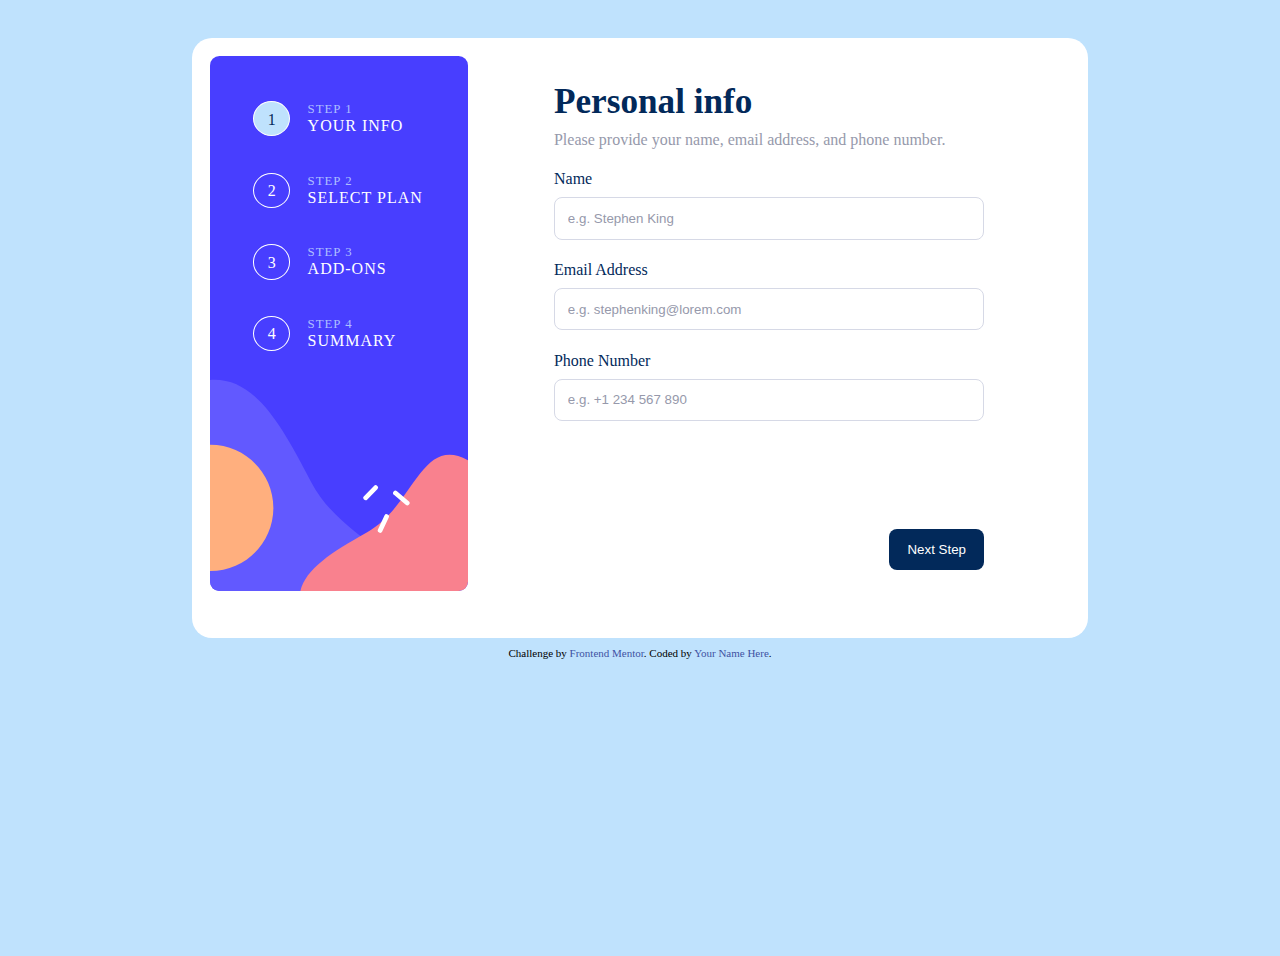
==== index.html @ d5dcb374 "first" ====
<!DOCTYPE html>
<html lang="en">
<head>
  <meta charset="UTF-8">
  <meta name="viewport" content="width=device-width, initial-scale=1.0"> <!-- displays site properly based on user's device -->

  <link rel="icon" type="image/png" sizes="32x32" href="./assets/images/favicon-32x32.png">
  <link rel="stylesheet" href="css/style1.css">
  <title>Frontend Mentor | Multi-step form</title>

  <!-- Feel free to remove these styles or customise in your own stylesheet 👍 -->
  <style>
    .attribution { font-size: 11px; text-align: center; }
    .attribution a { color: hsl(228, 45%, 44%); }
  </style>
</head>
<body>

  <div class="container flex">

    <!-- Sidebar start -->

    <aside>

      <div class="flex nav-items">
        <a href="index.html" class="number active">1</a>
        <a href="index.html" class="step"><span>Step 1</span> <br>
          Your info</a>
      </div>
      <div class="flex nav-items"> 
        <a href="index2.html" class="number">2</a>
        <a href="index2.html" class="step"><span>Step 2</span> <br>
          Select plan</a>
      </div>
      <div class="flex nav-items">
        <a href="index3.html" class="number">3</a>
        <a href="index3.html" class="step"><span>Step 3</span> <br>
          Add-ons</a>
      </div>
      <div class="flex nav-items">
        <a href="index4.html" class="number">4</a>
        <a href="index4.html" class="step"><span>Step 4</span> <br>
          Summary</a>
      </div>
  
   </aside>
  
    <!-- Sidebar end -->
  
    <!-- Step 1 start -->
  
    <main>
      <h1>Personal info</h1>
      <p class="info">Please provide your name, email address, and phone number.</p>
    
      <form action="">
        <div  class="label">
          <label for="name">Name</label> <br>
          <input class="input" type="text" placeholder="e.g. Stephen King">  <br>
        </div>
        
        <div  class="label">
          <label for="email">Email Address</label> <br>
          <input class="input" type="text" placeholder="e.g. stephenking@lorem.com"> <br>  
        </div>

        <div  class="label">
          <label for="phone">Phone Number</label> <br>
          <input class="input" type="text" placeholder="e.g. +1 234 567 890"> <br>  
        </div>

        <a href="index2.html"><input class="button" type="button" value="Next Step"></a>
      </form>
    </main>
  
    <!-- Step 1 end -->
  
  
  </div>
  <div class="attribution">
    Challenge by <a href="https://www.frontendmentor.io?ref=challenge" target="_blank">Frontend Mentor</a>. 
    Coded by <a href="#">Your Name Here</a>.
  </div>
  

 </body>
</html>
---- css/style1.css ----
*{
    box-sizing: border-box;
    margin: 0;
    padding: 0;
}
body{
    padding: 3% 15%;
    background-color: hsl(206, 94%, 87%);
}

.container{
    padding: 2%;
    height: 600px;
    margin-bottom: 1%;
    background-color: white;
    border-radius: 20px;
}

.flex{
    display: flex;
}
.flexx{
    display: flex;
    flex-direction: column;
    justify-content: space-between;
}

aside{
    width: 30%;
    height: 100vh;
    padding: 5% ;
    color: white;
    text-transform: uppercase;
    background-repeat: no-repeat;
    background-size: contain;
    background-image: url("../assets/images/bg-sidebar-desktop.svg");
}

main{
    width: 70%;
    padding: 3% 10%;
}
.main-5{
    color: hsl(231, 11%, 63%);
    text-align: center;
    margin: auto;
}

form{
    margin: 5% 0;
}

.label{
    margin-top: 5%;
}

.input{
    width: 100%;
    margin-top: 2%;
    padding: 3%;
    outline: none;
    border-radius: 8px;
    border: 1px solid hsl(229, 24%, 87%);
}

input::placeholder, main .info{
    color: hsl(231, 11%, 63%);
}

.button{
    background-color: hsl(213, 96%, 18%);
    width: 22%;
    padding: 3%;
    margin-top: 25%;
    margin-left: 78%;
    color: white;
    border: none;
    border-radius: 8px;

}

.nav-items{
    margin-bottom: 20%;
    width: 100%;
}
.number{
    border: 1px solid white;
    color: white;
    padding: 5% 8% 4%;
    border-radius: 50%;
    margin-right: 10%;
    margin-top: 1%;
}
.active{
    background-color: hsl(206, 94%, 87%);
    color: hsl(213, 96%, 18%);
}

a{
    cursor: pointer;
    text-decoration: none;
}
a span{
    color: hsl(228, 100%, 84%);
    font-size: .8em;
}
.step{
    color: white;
    letter-spacing: 1px;
    font-size: 1em !important;
}
h1, .label label{
    color: hsl(213, 96%, 18%);
}
h1{
    margin-bottom: 2%;
    font-size: 2.2em;
}

.buttons{
    width: 85%;
    margin-top: 10%;
    justify-content: space-between;
}
.btn{
    padding: 25% 35%;
    margin-top: 20%;
    border-radius: 8px;

}
.btn1{
    background-color: white;
    color: grey;
    border: none;
    min-width: max-content;
}
.btn2{
    background-color: hsl(213, 96%, 18%);
    color: white;
    min-width: max-content;
    border: none;
}
.btn_light{
    background-color: hsl(243, 100%, 62%);
}

.h3{
    color: hsl(213, 96%, 18%);
    font-size: 1.1em;
    font-weight: 800;
}
/* input [type] */

.div-checkbox{
    padding: 5%;
    margin-top: 4%;
    width: 100%;
    /* justify-content: space-between; */
    border-radius: 8px;
    border: 1px solid hsl(229, 24%, 87%);
}

.grey-area {
    width: 95%;
    padding: 5%;
    margin: 10% 0 5%;
    border-radius: 10px;
    min-height: max-content;
    background-color: hsl(217, 100%, 97%);
}
.flex-grey{
    border-top: 2px solid hsl(229deg 24% 87% / 46%);
    padding-top: 5%;
    color: hsl(231, 11%, 63%);
}
.grey-area .flex{
    justify-content: space-between;

}
.grey{
    padding-bottom: 5%;
    font-weight: 700;
    color: hsl(213, 96%, 18%);
}
.grey a{
    color: hsl(231, 11%, 63%);
    text-decoration: underline;
    font-weight: 500;
}


.flex-grey1{
    margin-bottom: 2%;
}

.total{
    width: 95%;
    display: flex;
    justify-content: space-between;
    padding: 0 5%;
    margin-bottom: 25%;
}
.total1{
    color: hsl(231, 11%, 63%);
}
.total2{
    color: hsl(243, 100%, 62%);
    font-size: 1.5em;
    font-weight: 800;
}

/* .a{
    color: hsl(213, 96%, 18%);
    color:  hsl(243, 100%, 62%);
    color: hsl(228, 100%, 84%);
    color: hsl(206, 94%, 87%);
   color: hsl(354, 84%, 57%);
} */

.containerr{
    width: 90%;
}
.box{
    width: 25%;
    height: fit-content;
    margin: 2%;
    border: 1px solid black;
    padding: 2%;
}
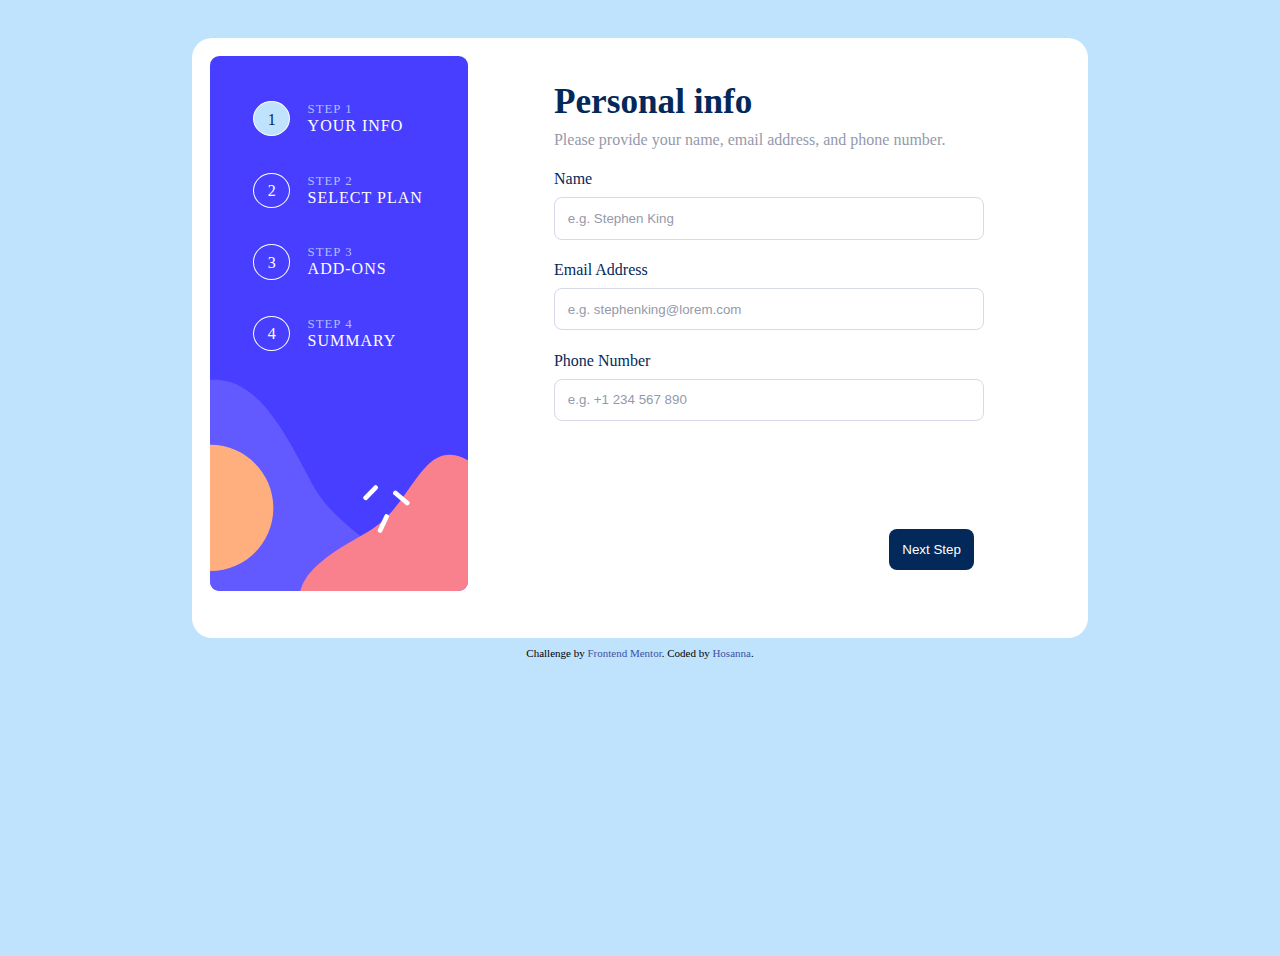
==== commit bacb749e: "responsiveness" ====
--- a/index.html
+++ b/index.html
@@ -6,6 +6,9 @@
 
   <link rel="icon" type="image/png" sizes="32x32" href="./assets/images/favicon-32x32.png">
   <link rel="stylesheet" href="css/style1.css">
+  <link rel="stylesheet" href="css/responsiveness.css">
+
+ 
   <title>Frontend Mentor | Multi-step form</title>
 
   <!-- Feel free to remove these styles or customise in your own stylesheet 👍 -->
@@ -15,6 +18,23 @@
   </style>
 </head>
 <body>
+
+  <div class="aside-mobile">
+    <div class="nav">
+      <div class="nav-items">
+        <a href="index.html" class="number active">1</a>
+      </div>
+      <div class="nav-items"> 
+        <a href="index2.html" class="number">2</a>
+      </div>
+      <div class="nav-items">
+        <a href="index3.html" class="number">3</a>
+      </div>
+      <div class="nav-items">
+        <a href="index4.html" class="number">4</a>
+      </div>
+    </div>
+  </div>
 
   <div class="container flex">
 
@@ -79,9 +99,11 @@
   </div>
   <div class="attribution">
     Challenge by <a href="https://www.frontendmentor.io?ref=challenge" target="_blank">Frontend Mentor</a>. 
-    Coded by <a href="#">Your Name Here</a>.
+    Coded by <a href="https://github.com/Hossanna">Hosanna</a>.
   </div>
   
 
+ 
+
  </body>
 </html>
--- a/css/style1.css
+++ b/css/style1.css
@@ -7,6 +7,36 @@
     padding: 3% 15%;
     background-color: hsl(206, 94%, 87%);
 }
+
+toggleButton{ 
+    background-color: hsl(213, 96%, 18%);
+    width: 40px; 
+    min-width: 40px; 
+    display: block; 
+    padding: 3px; 
+    padding-left: 5px;
+    border-radius: 60px; 
+    transition: 0.5s; 
+    cursor: pointer;
+} 
+
+.toggle{
+    width: 95%;
+    padding: 3% 10vw;
+    align-items: center;
+    border-radius: 10px;
+    background-color: rgb(245, 244, 244);
+}
+
+toggleSwitchCircle { 
+     display: block; 
+     width: 15px; 
+     height: 15px; 
+     background-color: white;
+     border-radius: 50%; 
+     transition: 0.5s; 
+   }
+
 
 .container{
     padding: 2%;
@@ -24,6 +54,10 @@
     flex-direction: column;
     justify-content: space-between;
 }
+.flexxx{
+    display: flex;
+    flex-direction: column;
+}
 
 aside{
     width: 30%;
@@ -34,6 +68,10 @@
     background-repeat: no-repeat;
     background-size: contain;
     background-image: url("../assets/images/bg-sidebar-desktop.svg");
+}
+
+.aside-mobile{
+    display: none;
 }
 
 main{
@@ -69,14 +107,14 @@
 
 .button{
     background-color: hsl(213, 96%, 18%);
-    width: 22%;
+    width: fit-content;
     padding: 3%;
     margin-top: 25%;
     margin-left: 78%;
     color: white;
     border: none;
     border-radius: 8px;
-
+    cursor: pointer;
 }
 
 .nav-items{
@@ -130,7 +168,7 @@
 }
 .btn1{
     background-color: white;
-    color: grey;
+    color: hsl(231, 11%, 63%);
     border: none;
     min-width: max-content;
 }
@@ -152,12 +190,31 @@
 /* input [type] */
 
 .div-checkbox{
-    padding: 5%;
+    padding: 4% 5%;
     margin-top: 4%;
     width: 100%;
-    /* justify-content: space-between; */
-    border-radius: 8px;
+    justify-content: space-between;
+    align-items: center;
+    border-radius: 10px;
     border: 1px solid hsl(229, 24%, 87%);
+}
+
+.checkbox-money{
+    color: hsl(243.11deg 100% 62.16%);
+}
+
+.checkbox-span{
+    color: hsl(231, 11%, 63%);
+
+}
+.check-div{
+    width: 80%;
+}
+
+input.checked{
+    margin-right: 5%;
+    width: 6%;
+    border-radius: 5px;
 }
 
 .grey-area {
@@ -200,7 +257,7 @@
     padding: 0 5%;
     margin-bottom: 25%;
 }
-.total1{
+.total1, .money{
     color: hsl(231, 11%, 63%);
 }
 .total2{
@@ -218,12 +275,39 @@
 } */
 
 .containerr{
-    width: 90%;
+    width: 100%;
 }
 .box{
-    width: 25%;
-    height: fit-content;
-    margin: 2%;
-    border: 1px solid black;
-    padding: 2%;
+    width: 30%;
+    height: 25vh;
+    margin: 10% 5% 10% 0;
+    border: 1px solid hsl(231, 11%, 63%);
+    border-radius: 10px;
+    padding: 4%;
+}
+
+.box:hover{
+    border: 2px solid hsl(213, 96%, 18%);
+    background-color: rgb(245, 244, 244);
+}
+
+.box img{
+    width: 40%;
+}
+.month{
+    margin-right: 5%;
+    color: hsl(213, 96%, 18%);
+}
+.year{
+    margin-left: 5%;
+    color: hsl(231, 11%, 63%);
+}
+.heading{
+    color: hsl(213, 96%, 18%);
+    font-weight: 600;
+}
+
+.box span{
+    color: hsl(213, 96%, 18%);
+    font-size: .9em;
 }--- a/css/responsiveness.css
+++ b/css/responsiveness.css
@@ -0,0 +1,99 @@
+@media screen and (max-width:800px) {
+    *{
+        box-sizing: border-box;
+        margin: 0;
+        padding: 0;
+    }
+    body{
+        padding: 0;
+        background-color: hsl(206, 94%, 87%);
+    }
+    .container{
+        padding: 2%;
+        height: fit-content;
+        margin: 10%;
+        margin-top: -14%;
+        background-color: white;
+        border-radius: 20px;
+    }
+
+    aside{
+       display: none;
+    }
+
+    .aside-mobile{
+        display: block;
+        width: 100%;
+        height: 24vh;
+        padding: 5% ;
+        color: white;
+        text-transform: uppercase;
+        background-repeat: no-repeat;
+        background-size: cover;
+        background-image: url("../assets/images/bg-sidebar-mobile.svg");
+    
+    }
+    .flex{
+        display: block;
+    }
+    .mobile-flex{
+        display: flex;
+    }
+
+    .nav{
+        width: 50%;
+        margin: 10% auto;
+        display: flex; 
+
+    }
+    .nav-items{
+        margin-bottom: 0;  
+    }
+    
+    .number {
+        border: 1px solid white;
+        color: white;
+        font-weight: 700;
+        padding: 10% 15% 10%;
+        border-radius: 50%;
+        margin-right: 0%;
+        margin-top: 0%;
+    }
+    .active {
+        background-color: hsl(206, 94%, 87%);
+        color: hsl(213, 96%, 18%);
+    }
+    main {
+        width: 100%;
+    }
+    
+    .box {
+        width: 100%;
+        height: 10vh;
+        margin: 10% 5% 10% 0;
+        border: 1px solid hsl(231, 11%, 63%);
+        border-radius: 10px;
+        padding: 4%;
+    }
+    .box img {
+        width: 20%;
+    }
+
+    .flexx {
+        display: flex;
+        flex-direction: row;
+        justify-content: flex-start;
+    }
+
+    .flexxx {
+        margin: 7%;
+    }
+    .toggle {
+        width: 100%;
+        padding: 3% 20vw;
+    }
+
+    .main-5 {
+        padding: 10%;
+    }
+}